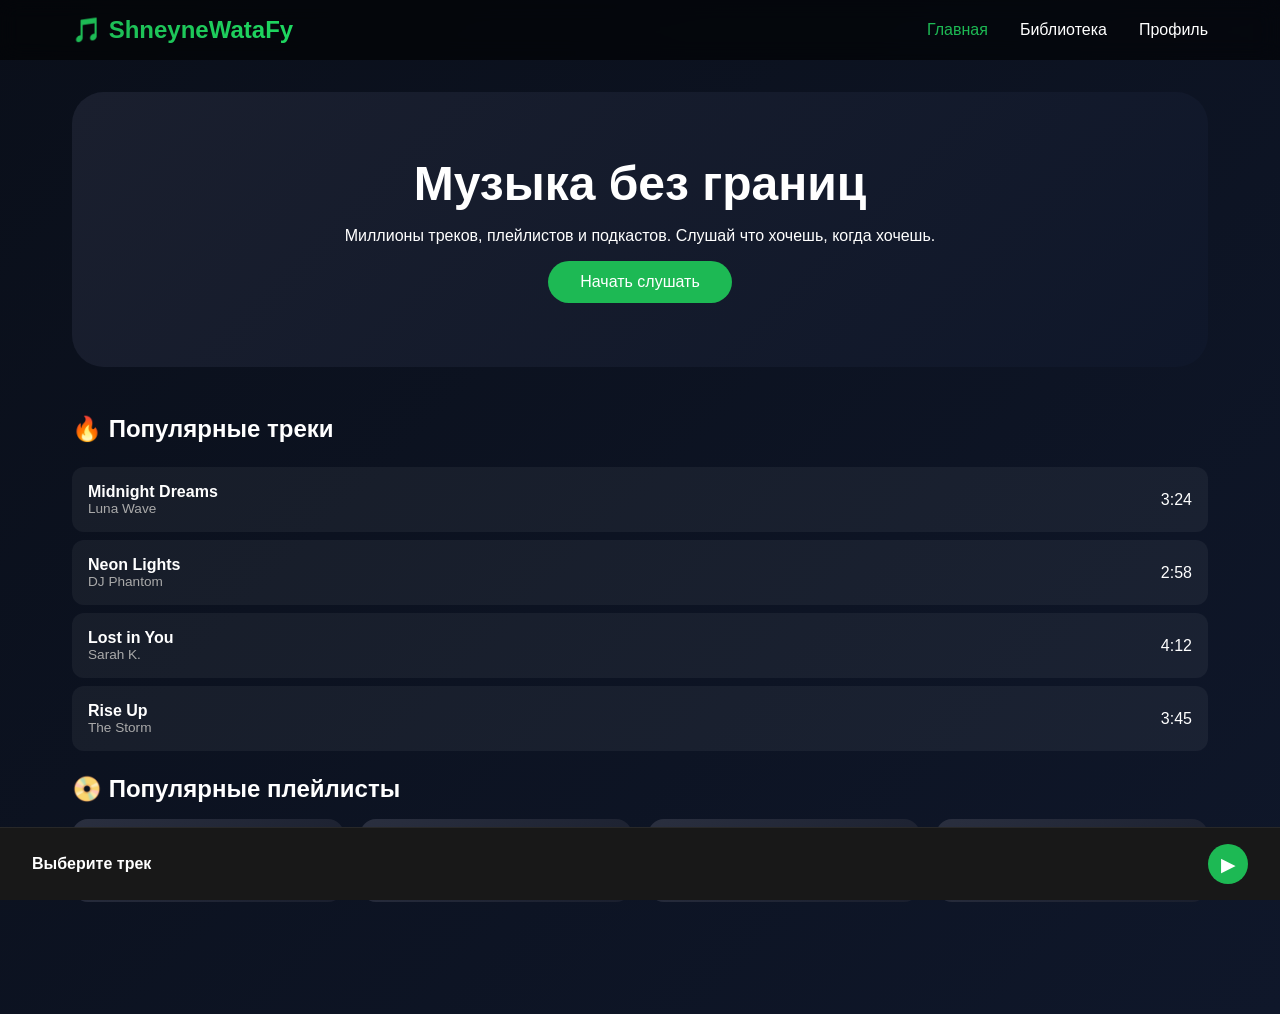
==== index.html @ cd2c9572 "Add files via upload" ====
<!DOCTYPE html>
<html lang="ru">
<head>
    <meta charset="UTF-8">
    <meta name="viewport" content="width=device-width, initial-scale=1.0">
    <title>ShneyneWataFy — Музыкальная платформа</title>
    <link rel="stylesheet" href="style.css">
</head>
<body>
    <nav class="navbar">
        <div class="nav-container">
            <div class="logo">🎵 ShneyneWataFy</div>
            <ul class="nav-links">
                <li><a href="index.html" class="active">Главная</a></li>
                <li><a href="library.html">Библиотека</a></li>
                <li><a href="profile.html">Профиль</a></li>
            </ul>
        </div>
    </nav>

    <main class="container">
        <section class="hero">
            <h1>Музыка без границ</h1>
            <p>Миллионы треков, плейлистов и подкастов. Слушай что хочешь, когда хочешь.</p>
            <button class="btn-primary" onclick="location.href='library.html'">Начать слушать</button>
        </section>

        <section class="popular-tracks">
            <h2>🔥 Популярные треки</h2>
            <div class="track-list" id="popularTrackList"></div>
        </section>

        <section class="playlists">
            <h2>📀 Популярные плейлисты</h2>
            <div class="playlist-grid">
                <div class="playlist-card">🔥 Хиты недели</div>
                <div class="playlist-card">🎸 Рок классика</div>
                <div class="playlist-card">🎧 Релакс</div>
                <div class="playlist-card">🏋️ Спорт</div>
            </div>
        </section>
    </main>

    <div class="player">
        <div class="player-info">
            <span id="currentTrack">Выберите трек</span>
            <span id="currentArtist"></span>
        </div>
        <div class="player-controls">
            <button id="playBtn">▶</button>
        </div>
    </div>

    <script src="script.js"></script>
    <script>
        const popularTracks = [
            { title: "Midnight Dreams", artist: "Luna Wave", duration: "3:24" },
            { title: "Neon Lights", artist: "DJ Phantom", duration: "2:58" },
            { title: "Lost in You", artist: "Sarah K.", duration: "4:12" },
            { title: "Rise Up", artist: "The Storm", duration: "3:45" }
        ];
        renderTrackList(popularTracks, 'popularTrackList');
        setupPlayer();
    </script>
</body>
</html>
---- style.css ----
* {
    margin: 0;
    padding: 0;
    box-sizing: border-box;
}

body {
    font-family: 'Segoe UI', Tahoma, Geneva, Verdana, sans-serif;
    background: linear-gradient(135deg, #0a0f1a 0%, #0f172a 100%);
    color: white;
    padding-bottom: 80px;
}

.navbar {
    background: rgba(0, 0, 0, 0.6);
    backdrop-filter: blur(10px);
    position: sticky;
    top: 0;
    z-index: 100;
}

.nav-container {
    max-width: 1200px;
    margin: 0 auto;
    padding: 1rem 2rem;
    display: flex;
    justify-content: space-between;
    align-items: center;
    flex-wrap: wrap;
}

.logo {
    font-size: 1.5rem;
    font-weight: bold;
    background: linear-gradient(90deg, #1db954, #1ed760);
    background-clip: text;
    -webkit-background-clip: text;
    color: transparent;
}

.nav-links {
    display: flex;
    gap: 2rem;
    list-style: none;
}

.nav-links a {
    color: white;
    text-decoration: none;
    transition: color 0.3s;
}

.nav-links a:hover, .nav-links a.active {
    color: #1db954;
}

.container {
    max-width: 1200px;
    margin: 0 auto;
    padding: 2rem;
}

.hero {
    text-align: center;
    padding: 4rem 0;
    background: linear-gradient(135deg, #1a1f2e, #0f172a);
    border-radius: 2rem;
    margin-bottom: 3rem;
}

.hero h1 {
    font-size: 3rem;
    margin-bottom: 1rem;
}

.btn-primary {
    background: #1db954;
    color: white;
    border: none;
    padding: 0.75rem 2rem;
    font-size: 1rem;
    border-radius: 2rem;
    cursor: pointer;
    margin-top: 1rem;
    transition: all 0.3s;
}

.btn-primary:hover {
    background: #1ed760;
    transform: scale(1.05);
}

.track-list {
    display: flex;
    flex-direction: column;
    gap: 0.5rem;
    margin: 1.5rem 0;
}

.track-item {
    background: rgba(255, 255, 255, 0.05);
    padding: 1rem;
    border-radius: 0.75rem;
    display: flex;
    justify-content: space-between;
    align-items: center;
    cursor: pointer;
    transition: background 0.3s;
}

.track-item:hover {
    background: rgba(255, 255, 255, 0.1);
}

.track-title {
    font-weight: bold;
}

.track-artist {
    font-size: 0.85rem;
    color: #aaa;
}

.playlist-grid {
    display: grid;
    grid-template-columns: repeat(auto-fit, minmax(200px, 1fr));
    gap: 1rem;
    margin-top: 1rem;
}

.playlist-card {
    background: linear-gradient(135deg, #2a2f3f, #1a1f2e);
    padding: 2rem;
    text-align: center;
    border-radius: 1rem;
    cursor: pointer;
    transition: transform 0.3s;
}

.playlist-card:hover {
    transform: translateY(-5px);
}

.player {
    position: fixed;
    bottom: 0;
    left: 0;
    right: 0;
    background: #181818;
    padding: 1rem 2rem;
    display: flex;
    justify-content: space-between;
    align-items: center;
    border-top: 1px solid #282828;
}

.player-info {
    display: flex;
    flex-direction: column;
}

#currentTrack {
    font-weight: bold;
}

#playBtn {
    background: #1db954;
    border: none;
    color: white;
    width: 40px;
    height: 40px;
    border-radius: 50%;
    cursor: pointer;
    font-size: 1.2rem;
}

.search-bar {
    margin: 1rem 0;
}

.search-bar input {
    width: 100%;
    padding: 0.75rem;
    border-radius: 2rem;
    border: none;
    background: #2a2f3f;
    color: white;
}

.genre-filter {
    display: flex;
    gap: 1rem;
    margin: 1rem 0;
    flex-wrap: wrap;
}

.filter-btn {
    background: #2a2f3f;
    border: none;
    color: white;
    padding: 0.5rem 1rem;
    border-radius: 2rem;
    cursor: pointer;
}

.filter-btn.active {
    background: #1db954;
}

.auth-container {
    display: flex;
    justify-content: center;
    align-items: center;
    min-height: 70vh;
}

.auth-box {
    background: rgba(255,255,255,0.05);
    padding: 2rem;
    border-radius: 1rem;
    width: 100%;
    max-width: 400px;
}

.auth-box input {
    width: 100%;
    padding: 0.75rem;
    margin: 0.5rem 0;
    border-radius: 0.5rem;
    border: none;
    background: #2a2f3f;
    color: white;
}

.error-msg {
    color: #ff4444;
    font-size: 0.85rem;
    margin: 0.5rem 0;
}

@media (max-width: 768px) {
    .nav-container {
        flex-direction: column;
        gap: 1rem;
    }
    .hero h1 {
        font-size: 2rem;
    }
    .playlist-grid {
        grid-template-columns: 1fr;
    }
}
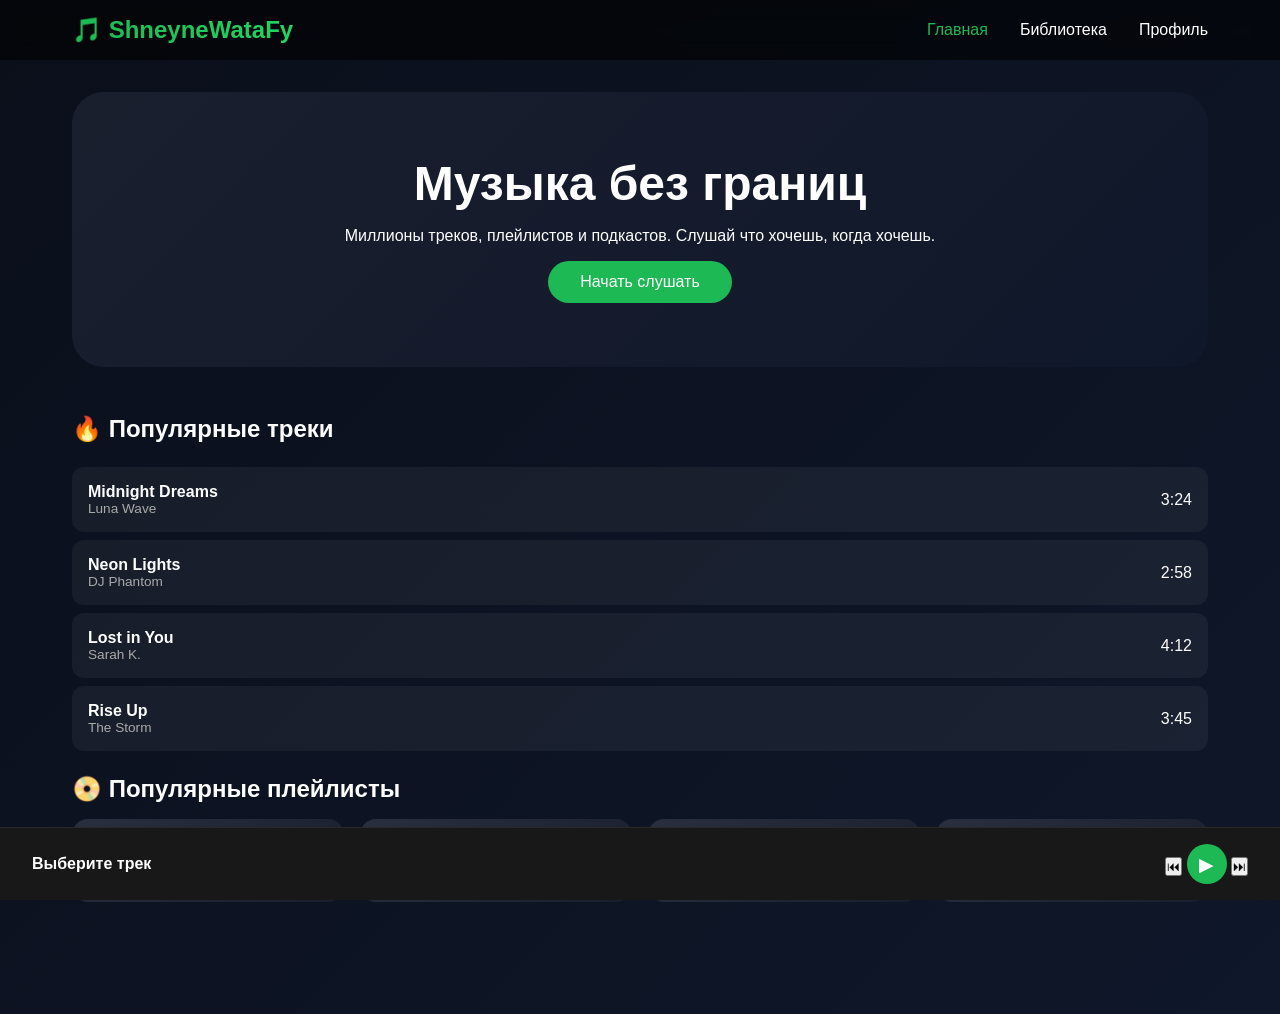
==== commit 51ee8fb8: "Update index.html" ====
--- a/index.html
+++ b/index.html
@@ -46,9 +46,11 @@
             <span id="currentTrack">Выберите трек</span>
             <span id="currentArtist"></span>
         </div>
-        <div class="player-controls">
-            <button id="playBtn">▶</button>
-        </div>
+       <div class="player-controls">
+    <button id="prevBtn">⏮</button>
+    <button id="playBtn">▶</button>
+    <button id="nextBtn">⏭</button>
+</div>
     </div>
 
     <script src="script.js"></script>
@@ -63,4 +65,4 @@
         setupPlayer();
     </script>
 </body>
-</html>+</html>
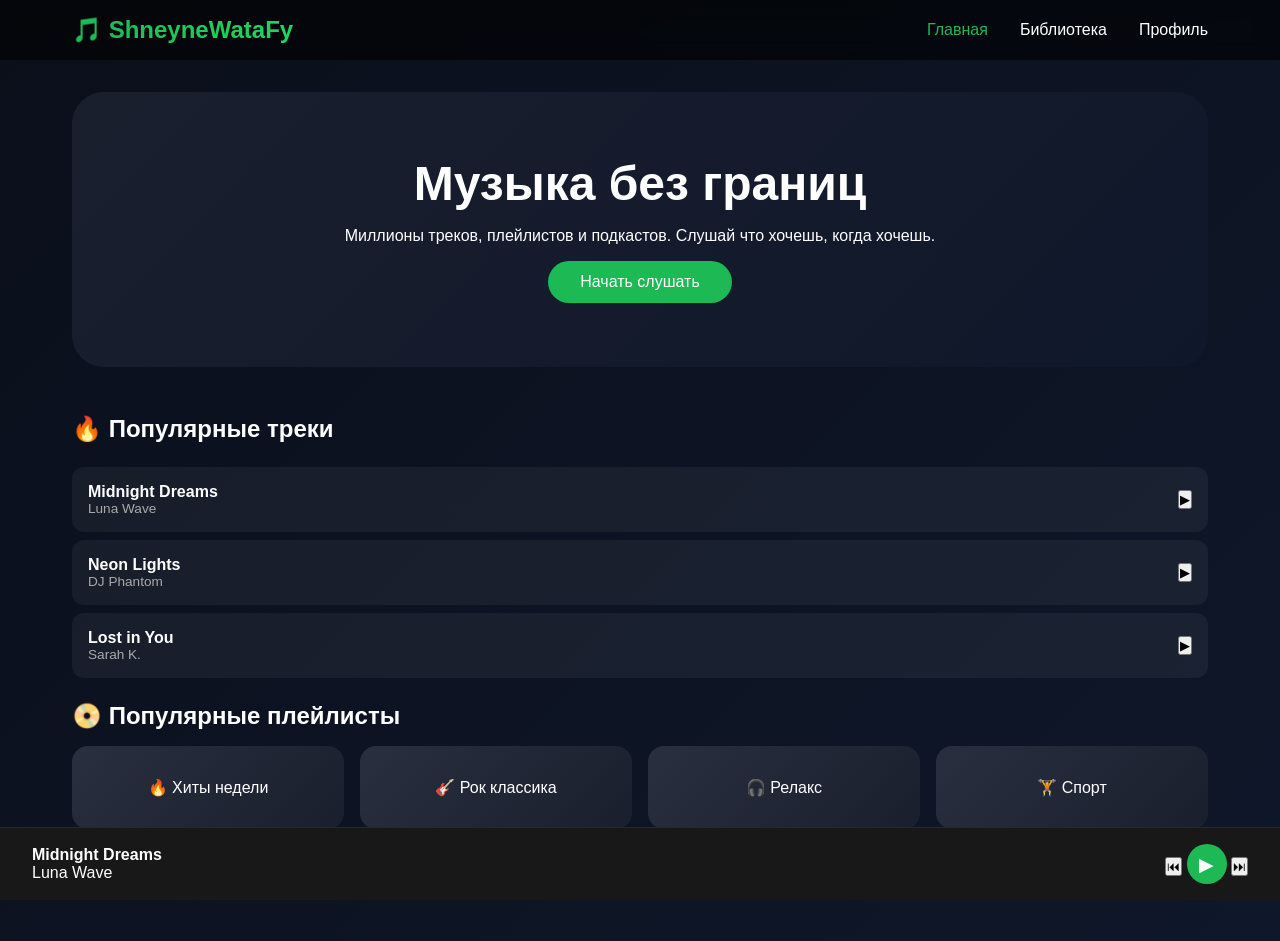
==== commit f104732a: "Update index.html" ====
--- a/index.html
+++ b/index.html
@@ -56,11 +56,9 @@
     <script src="script.js"></script>
     <script>
         const popularTracks = [
-            { title: "Midnight Dreams", artist: "Luna Wave", duration: "3:24" },
-            { title: "Neon Lights", artist: "DJ Phantom", duration: "2:58" },
-            { title: "Lost in You", artist: "Sarah K.", duration: "4:12" },
-            { title: "Rise Up", artist: "The Storm", duration: "3:45" }
-        ];
+            { title: "Sold Out", artist: "FriendlyThug52Ngg", duration: "2:33" },
+            { title: "Lost Angeles", artist: "FriendlyThug52Ngg", duration: "1:54" },
+            { title: "Cow", artist: "FriendlyThug52Ngg", duration: "2:10" },
         renderTrackList(popularTracks, 'popularTrackList');
         setupPlayer();
     </script>
